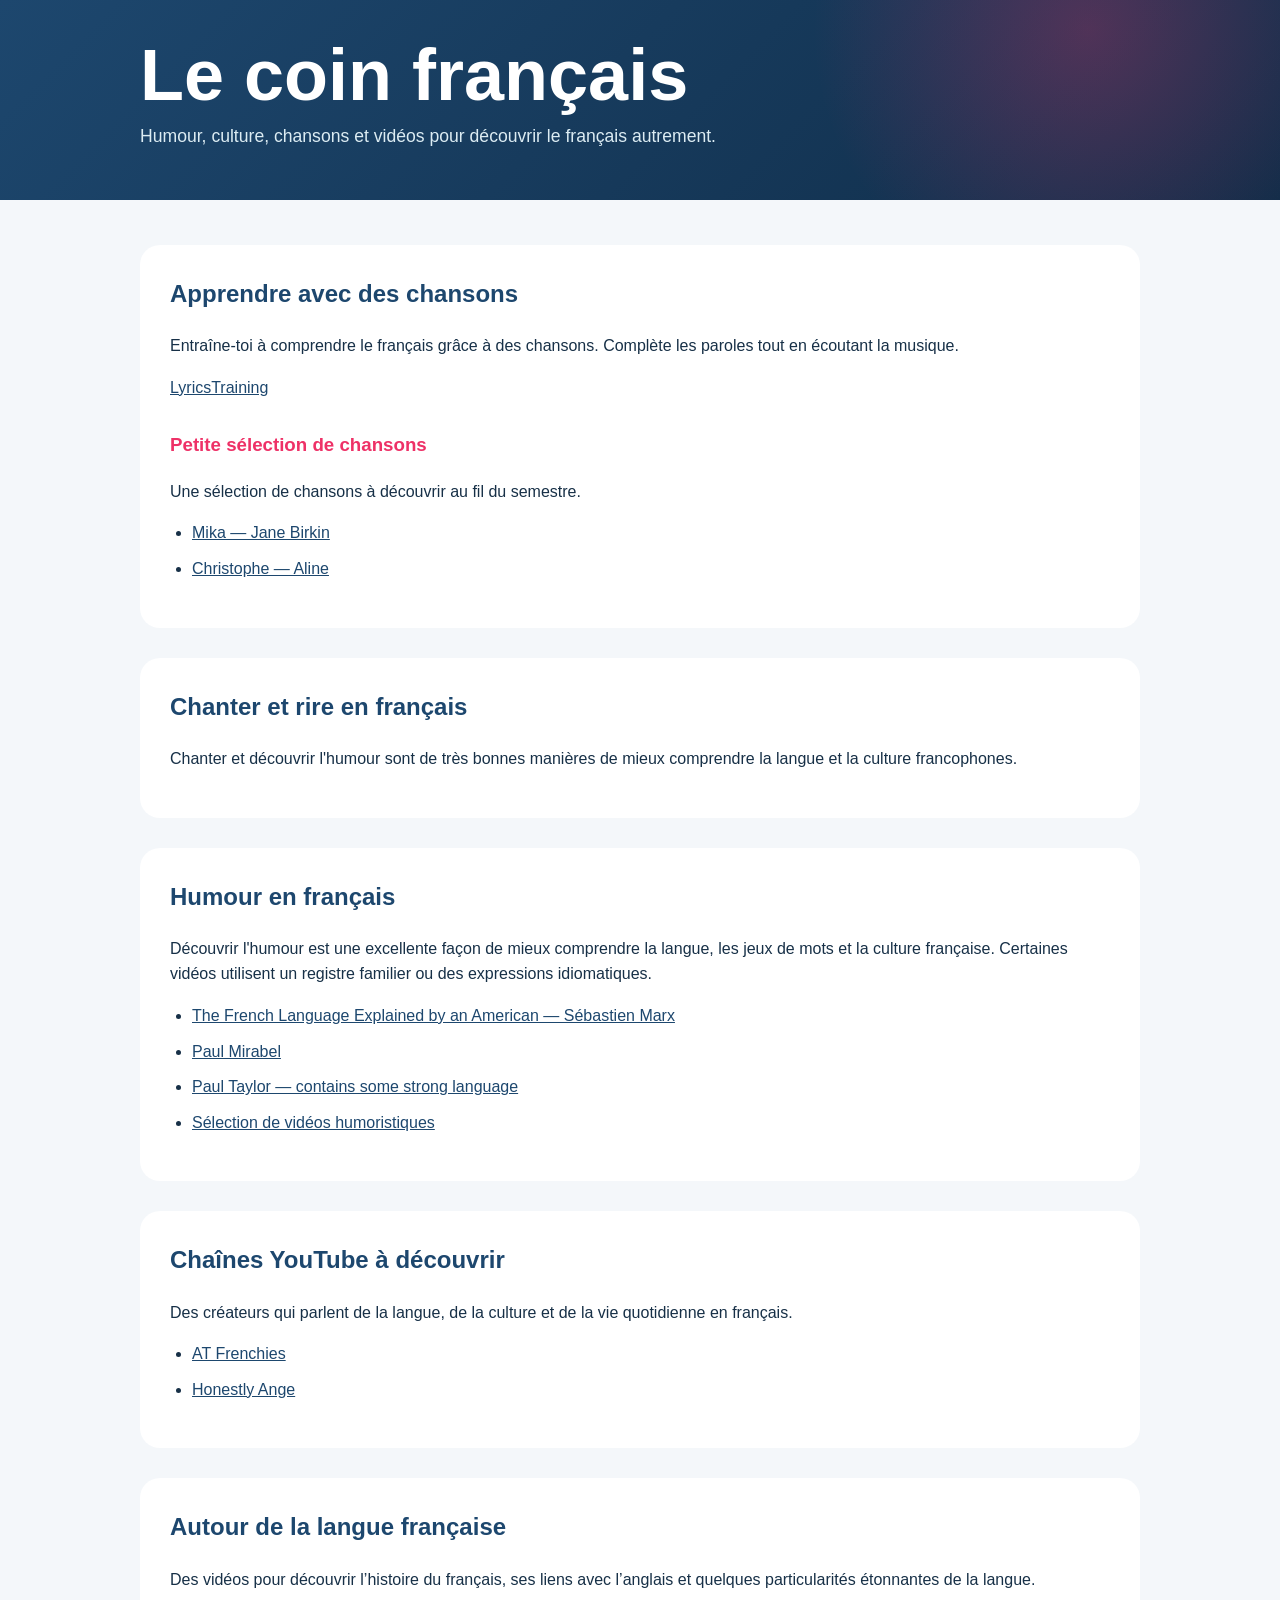
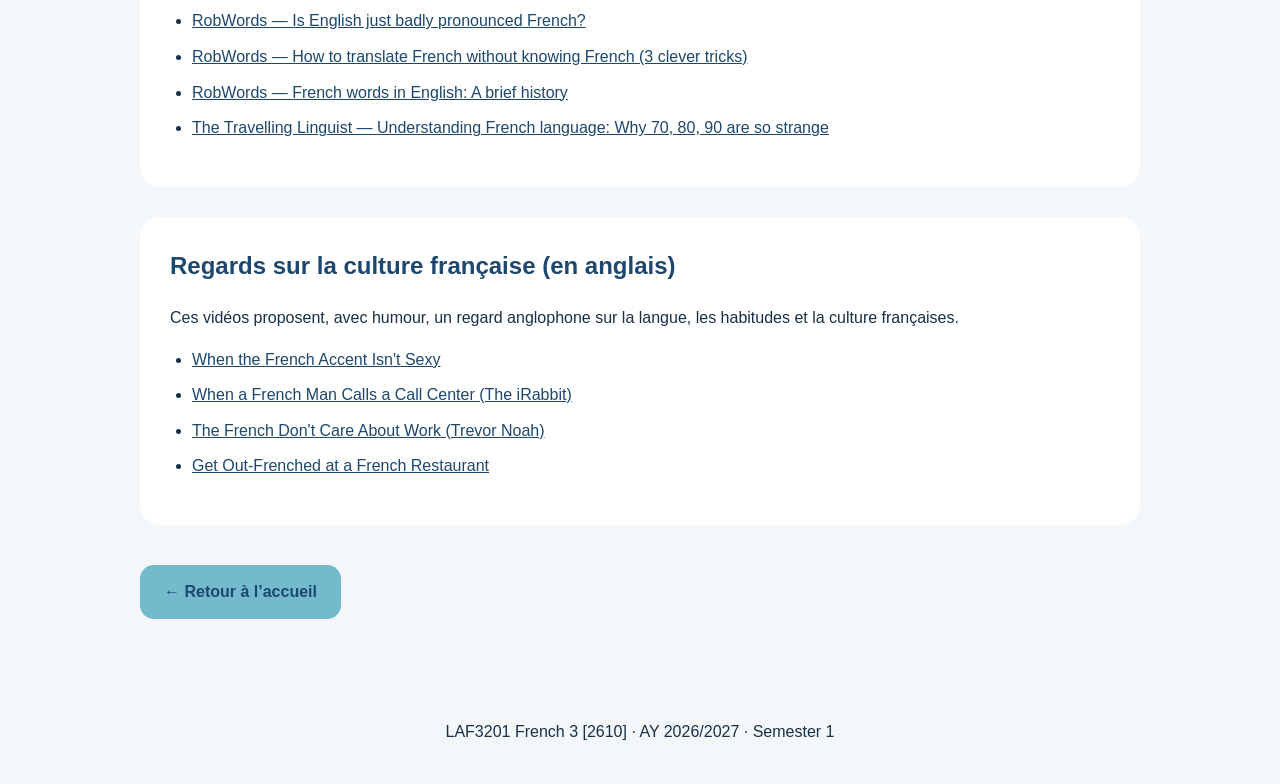
==== coin-francais.html @ 15a9a006 "Update coin-francais.html" ====
<!DOCTYPE html>
<html lang="fr">

<head>
  <meta charset="UTF-8">
  <meta name="viewport" content="width=device-width, initial-scale=1.0">

  <title>Le coin français</title>

  <style>
    :root {
      --bleu-fonce: #1D476E;
      --bleu-clair: #74BACD;
      --rose: #EE3167;
      --fond: #F4F7FA;
      --blanc: #FFFFFF;
      --texte: #173047;
      --gris: #667785;
    }

    * {
      box-sizing: border-box;
    }

    body {
      margin: 0;
      font-family: Arial, Helvetica, sans-serif;
      background: var(--fond);
      color: var(--texte);
      line-height: 1.6;
    }

    .conteneur {
      width: min(1000px, calc(100% - 40px));
      margin: auto;
    }

    /* =========================
       EN-TÊTE
       ========================= */

    header {
      padding: 38px 24px 50px;
      color: var(--blanc);
      background:
        radial-gradient(
          circle at 85% 15%,
          rgba(238, 49, 103, 0.28),
          transparent 25%
        ),
        linear-gradient(135deg, var(--bleu-fonce), #102D49);
    }

    header h1 {
      margin: 0 0 8px;
      font-size: clamp(2.5rem, 6vw, 4.5rem);
      line-height: 1.05;
    }

    header p {
      margin: 0;
      color: #DCECF3;
      font-size: 1.1rem;
    }

    /* =========================
       CONTENU PRINCIPAL
       ========================= */

    main {
      padding: 45px 0 70px;
    }

    .bloc {
      background: var(--blanc);
      padding: 30px;
      border-radius: 20px;
      margin-bottom: 30px;
    }

    .bloc h2 {
      margin-top: 0;
      color: var(--bleu-fonce);
    }

    .bloc h3 {
      margin-top: 30px;
      color: var(--rose);
    }

    /* =========================
       LIENS
       ========================= */

    a {
      color: var(--bleu-fonce);
    }

    ul {
      padding-left: 22px;
    }

    li {
      margin-bottom: 10px;
    }

    /* =========================
       BOUTON RETOUR
       ========================= */

    .retour {
      display: inline-block;
      margin-top: 10px;
      padding: 14px 24px;
      background: var(--bleu-clair);
      color: var(--bleu-fonce);
      font-weight: bold;
      font-size: 1rem;
      text-decoration: none;
      border-radius: 14px;
    }

    .retour:hover {
      opacity: 0.9;
      text-decoration: none;
    }

    /* =========================
       PIED DE PAGE
       ========================= */

    footer {
      text-align: center;
      padding: 30px 20px 40px;
      color: var(--texte);
    }
  </style>
</head>


<body>

  <!-- =========================
       EN-TÊTE
       ========================= -->

  <header>

    <div class="conteneur">

      <h1>Le coin français</h1>

      <p>
        Humour, culture, chansons et vidéos pour découvrir
        le français autrement.
      </p>

    </div>

  </header>


  <!-- =========================
       CONTENU
       ========================= -->

  <main>

    <div class="conteneur">


      <!-- =========================
           CHANSONS
           ========================= -->

      <div class="bloc">

        <h2>Apprendre avec des chansons</h2>

        <p>
          Entraîne-toi à comprendre le français grâce à des chansons.
          Complète les paroles tout en écoutant la musique.
        </p>

        <p>
          <a
            href="https://fr.lyricstraining.com/fr/#google_vignette"
            target="_blank"
            rel="noopener noreferrer"
          >
            LyricsTraining
          </a>
        </p>


        <h3>Petite sélection de chansons</h3>

        <p>
          Une sélection de chansons à découvrir au fil du semestre.
        </p>

        <ul>

          <li>
            <a
              href="https://youtu.be/43OoBpO-jFY?is=d6FIRXozY7SX5ztA"
              target="_blank"
              rel="noopener noreferrer"
            >
              Mika — Jane Birkin
            </a>
          </li>

          <li>
            <a
              href="https://youtu.be/NU9qYbLtPog?is=NEF0ZUyoHgsyHsER"
              target="_blank"
              rel="noopener noreferrer"
            >
              Christophe — Aline
            </a>
          </li>

        </ul>

        <!--
        POUR AJOUTER UNE NOUVELLE CHANSON :

        <li>
          <a
            href="LIEN-DE-LA-CHANSON"
            target="_blank"
            rel="noopener noreferrer"
          >
            Artiste — Titre de la chanson
          </a>
        </li>
        -->

      </div>


      <!-- =========================
           INTRODUCTION
           ========================= -->

      <div class="bloc">

        <h2>Chanter et rire en français</h2>

        <p>
          Chanter et découvrir l'humour sont de très bonnes manières
          de mieux comprendre la langue et la culture francophones.
        </p>

      </div>


      <!-- =========================
           HUMOUR
           ========================= -->

      <div class="bloc">

        <h2>Humour en français</h2>

        <p>
          Découvrir l'humour est une excellente façon de mieux comprendre
          la langue, les jeux de mots et la culture française.
          Certaines vidéos utilisent un registre familier
          ou des expressions idiomatiques.
        </p>

        <ul>

          <li>
            <a
              href="https://youtu.be/opOFm3KV1eI?is=YW0m01_oLUB5RE35"
              target="_blank"
              rel="noopener noreferrer"
            >
              The French Language Explained by an American — Sébastien Marx
            </a>
          </li>

          <li>
            <a
              href="https://youtu.be/LTYFSYUjKNw?is=yg_677pwAe8lfxPC"
              target="_blank"
              rel="noopener noreferrer"
            >
              Paul Mirabel
            </a>
          </li>

          <li>
            <a
              href="https://youtu.be/Pae2AMnmUVA?is=vYfQREprwZJCuKOo"
              target="_blank"
              rel="noopener noreferrer"
            >
              Paul Taylor — contains some strong language
            </a>
          </li>

          <li>
            <a
              href="https://youtube.com/playlist?list=PLIoImkPlL6eg_m9lLiCpWpp9hmZ3S5aCO&si=dOrp_lYdIMaDxgp_"
              target="_blank"
              rel="noopener noreferrer"
            >
              Sélection de vidéos humoristiques
            </a>
          </li>

        </ul>

      </div>


      <!-- =========================
           CHAÎNES YOUTUBE
           ========================= -->

      <div class="bloc">

        <h2>Chaînes YouTube à découvrir</h2>

        <p>
          Des créateurs qui parlent de la langue,
          de la culture et de la vie quotidienne en français.
        </p>

        <ul>

          <li>
            <a
              href="https://youtube.com/@atfrenchies?si=sWHg3YUJLhnq30hC"
              target="_blank"
              rel="noopener noreferrer"
            >
              AT Frenchies
            </a>
          </li>

          <li>
            <a
              href="https://youtube.com/@honestlyange?si=oQYH2i6bo9t09O9F"
              target="_blank"
              rel="noopener noreferrer"
            >
              Honestly Ange
            </a>
          </li>

        </ul>

      </div>


      <!-- =========================
           AUTOUR DE LA LANGUE FRANÇAISE
           ========================= -->

      <div class="bloc">

        <h2>Autour de la langue française</h2>

        <p>
          Des vidéos pour découvrir l’histoire du français,
          ses liens avec l’anglais et quelques particularités
          étonnantes de la langue.
        </p>

        <ul>

          <li>
            <a
              href="https://youtu.be/TUL29y0vJ8Q?is=NAG2JPUxMmUfEm7B"
              target="_blank"
              rel="noopener noreferrer"
            >
              RobWords — Is English just badly pronounced French?
            </a>
          </li>

          <li>
            <a
              href="https://youtu.be/3BGaA3PC9tQ?is=Y0QqJGohrimI_nUe"
              target="_blank"
              rel="noopener noreferrer"
            >
              RobWords — How to translate French without knowing French (3 clever tricks)
            </a>
          </li>

          <li>
            <a
              href="https://youtu.be/Es-hoET1pKQ?is=8maOxWEJFzuA8JyF"
              target="_blank"
              rel="noopener noreferrer"
            >
              RobWords — French words in English: A brief history
            </a>
          </li>

          <li>
            <a
              href="https://youtu.be/YUeZoUCGv88?is=_SPiXkSaL18SCHsH"
              target="_blank"
              rel="noopener noreferrer"
            >
              The Travelling Linguist — Understanding French language: Why 70, 80, 90 are so strange
            </a>
          </li>

        </ul>

        <!--
        POUR AJOUTER UNE NOUVELLE VIDÉO SUR LA LANGUE :

        <li>
          <a
            href="LIEN-DE-LA-VIDEO"
            target="_blank"
            rel="noopener noreferrer"
          >
            Nom de la chaîne — Titre de la vidéo
          </a>
        </li>
        -->

      </div>


      <!-- =========================
           CULTURE EN ANGLAIS
           ========================= -->

      <div class="bloc">

        <h2>Regards sur la culture française (en anglais)</h2>

        <p>
          Ces vidéos proposent, avec humour, un regard anglophone
          sur la langue, les habitudes et la culture françaises.
        </p>

        <ul>

          <li>
            <a
              href="https://youtu.be/_QKbf9peB30?si=95DQEpCj9RrExua-"
              target="_blank"
              rel="noopener noreferrer"
            >
              When the French Accent Isn't Sexy
            </a>
          </li>

          <li>
            <a
              href="https://youtu.be/DxxAwDHgQhE?is=jJeJdWV0V2i8exkU"
              target="_blank"
              rel="noopener noreferrer"
            >
              When a French Man Calls a Call Center (The iRabbit)
            </a>
          </li>

          <li>
            <a
              href="https://youtu.be/WabD6tGz-Dc?is=ajgVGKeh39htt_X3"
              target="_blank"
              rel="noopener noreferrer"
            >
              The French Don't Care About Work (Trevor Noah)
            </a>
          </li>

          <li>
            <a
              href="https://youtu.be/0BzGlfm1wFo?is=108KZINepm5vE63N"
              target="_blank"
              rel="noopener noreferrer"
            >
              Get Out-Frenched at a French Restaurant
            </a>
          </li>

        </ul>

      </div>


      <!-- =========================
           RETOUR ACCUEIL
           ========================= -->

      <a class="retour" href="index.html">
        ← Retour à l’accueil
      </a>


    </div>

  </main>


  <!-- =========================
       PIED DE PAGE
       ========================= -->

  <footer>
    LAF3201 French 3 [2610] · AY 2026/2027 · Semester 1
  </footer>


</body>

</html>
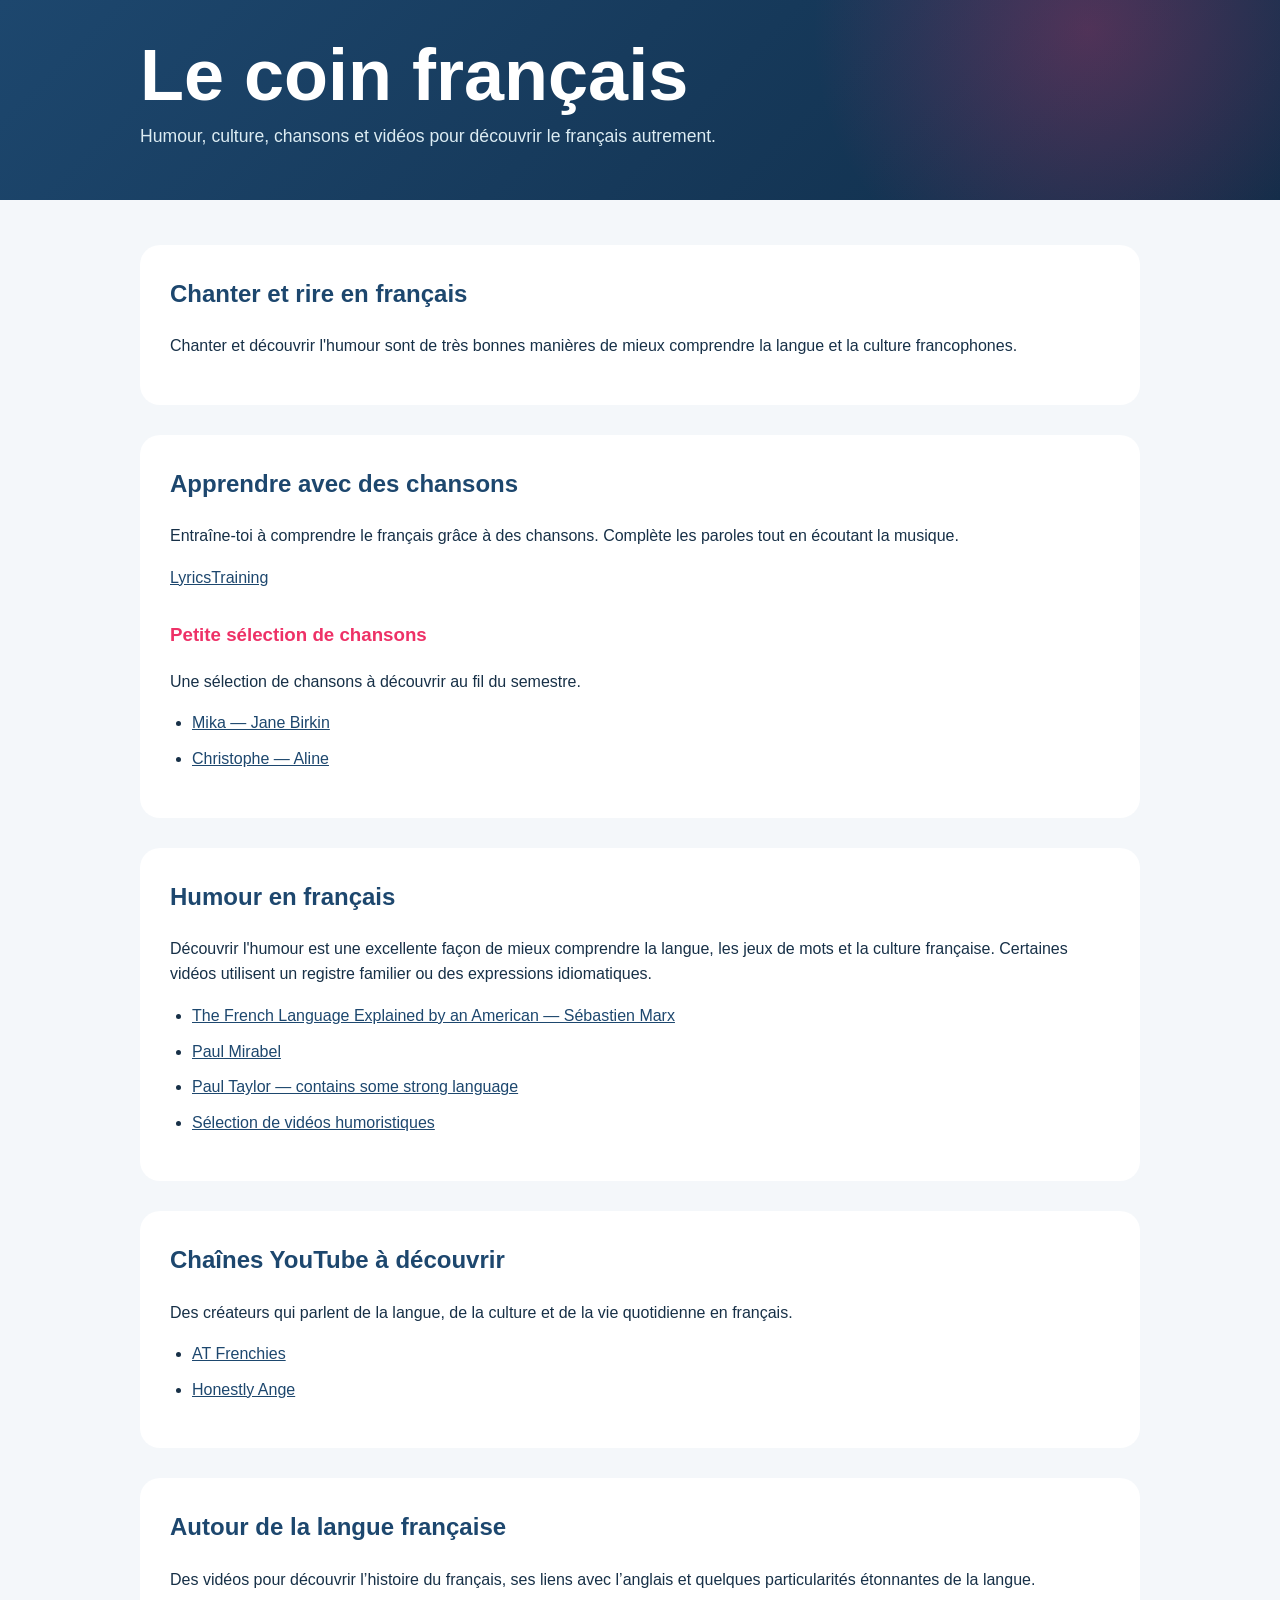
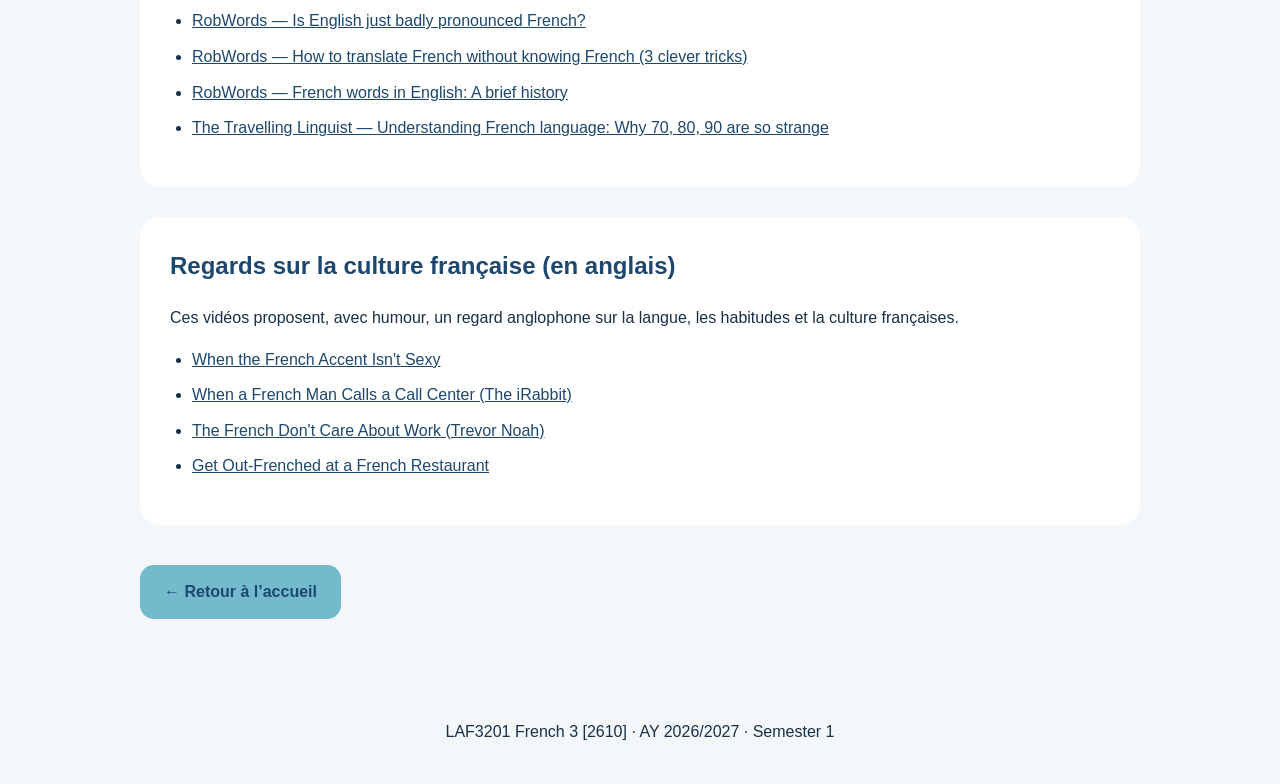
==== commit 03d2aed1: "Update coin-francais.html" ====
--- a/coin-francais.html
+++ b/coin-francais.html
@@ -167,7 +167,20 @@
   <main>
 
     <div class="conteneur">
-
+<!-- =========================
+     INTRODUCTION
+     ========================= -->
+
+<div class="bloc">
+
+  <h2>Chanter et rire en français</h2>
+
+  <p>
+    Chanter et découvrir l'humour sont de très bonnes manières
+    de mieux comprendre la langue et la culture francophones.
+  </p>
+
+</div>
 
       <!-- =========================
            CHANSONS
@@ -241,22 +254,6 @@
 
 
       <!-- =========================
-           INTRODUCTION
-           ========================= -->
-
-      <div class="bloc">
-
-        <h2>Chanter et rire en français</h2>
-
-        <p>
-          Chanter et découvrir l'humour sont de très bonnes manières
-          de mieux comprendre la langue et la culture francophones.
-        </p>
-
-      </div>
-
-
-      <!-- =========================
            HUMOUR
            ========================= -->
 
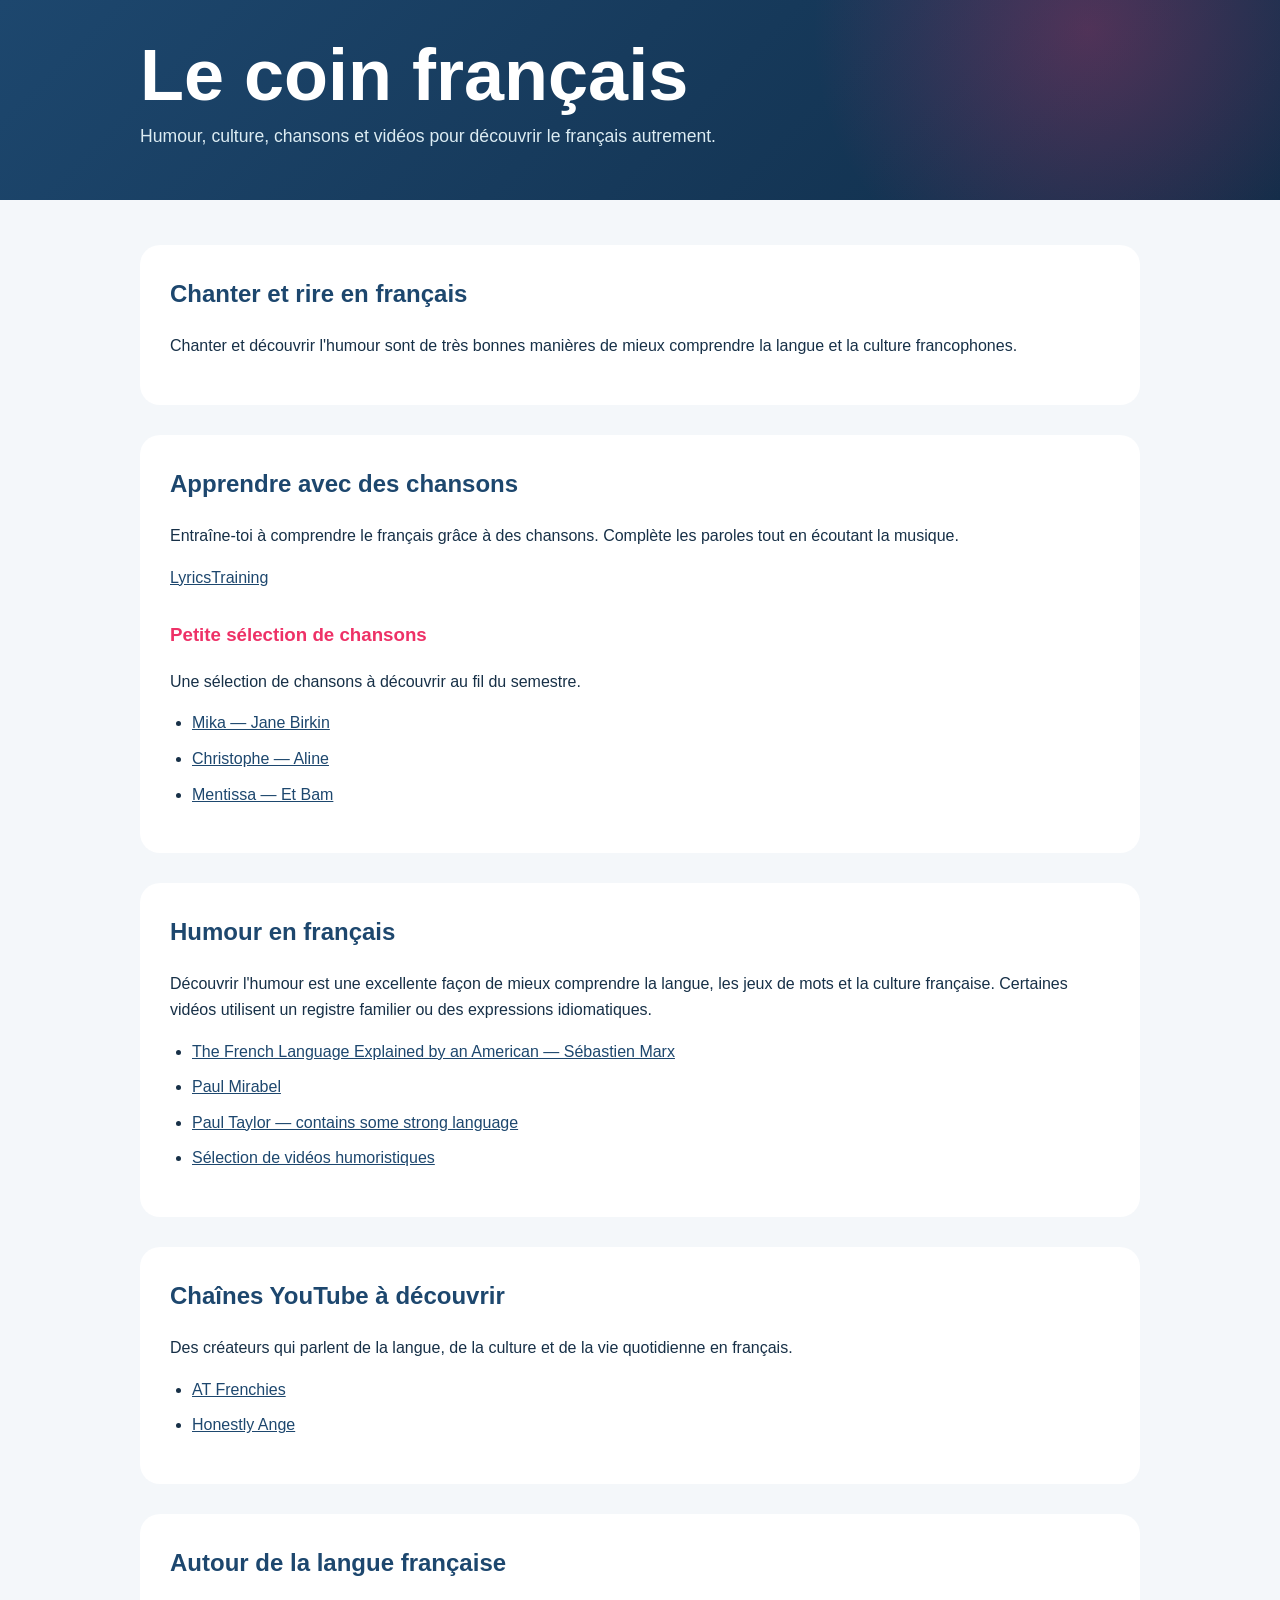
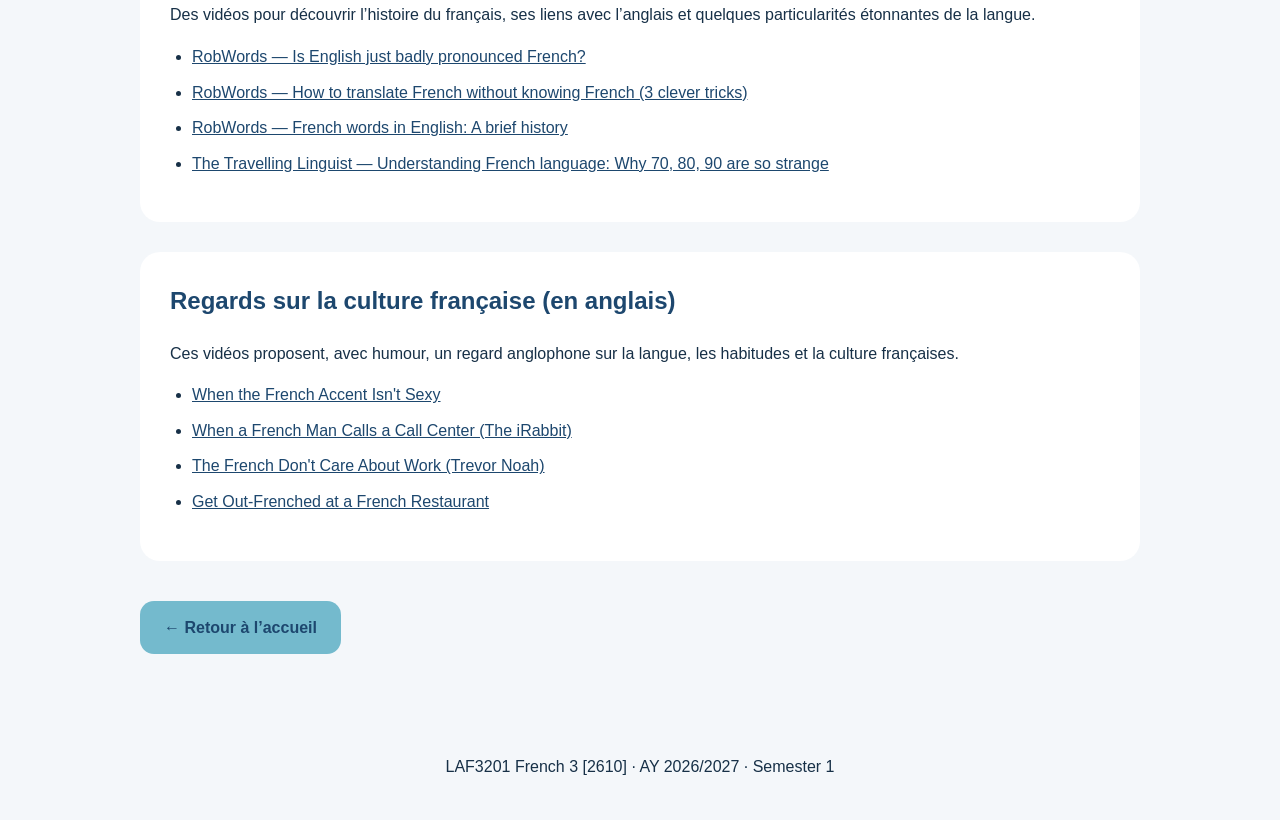
==== commit 175f6be9: "Add new song link for Mentissa — Et Bam" ====
--- a/coin-francais.html
+++ b/coin-francais.html
@@ -233,7 +233,15 @@
               Christophe — Aline
             </a>
           </li>
-
+<li>
+          <a
+            href="https://youtu.be/JNFbAFwi1uQ?is=hbBtNjoO7xjgdFby"
+            target="_blank"
+            rel="noopener noreferrer"
+          >
+            Mentissa — Et Bam
+          </a>
+        </li>
         </ul>
 
         <!--
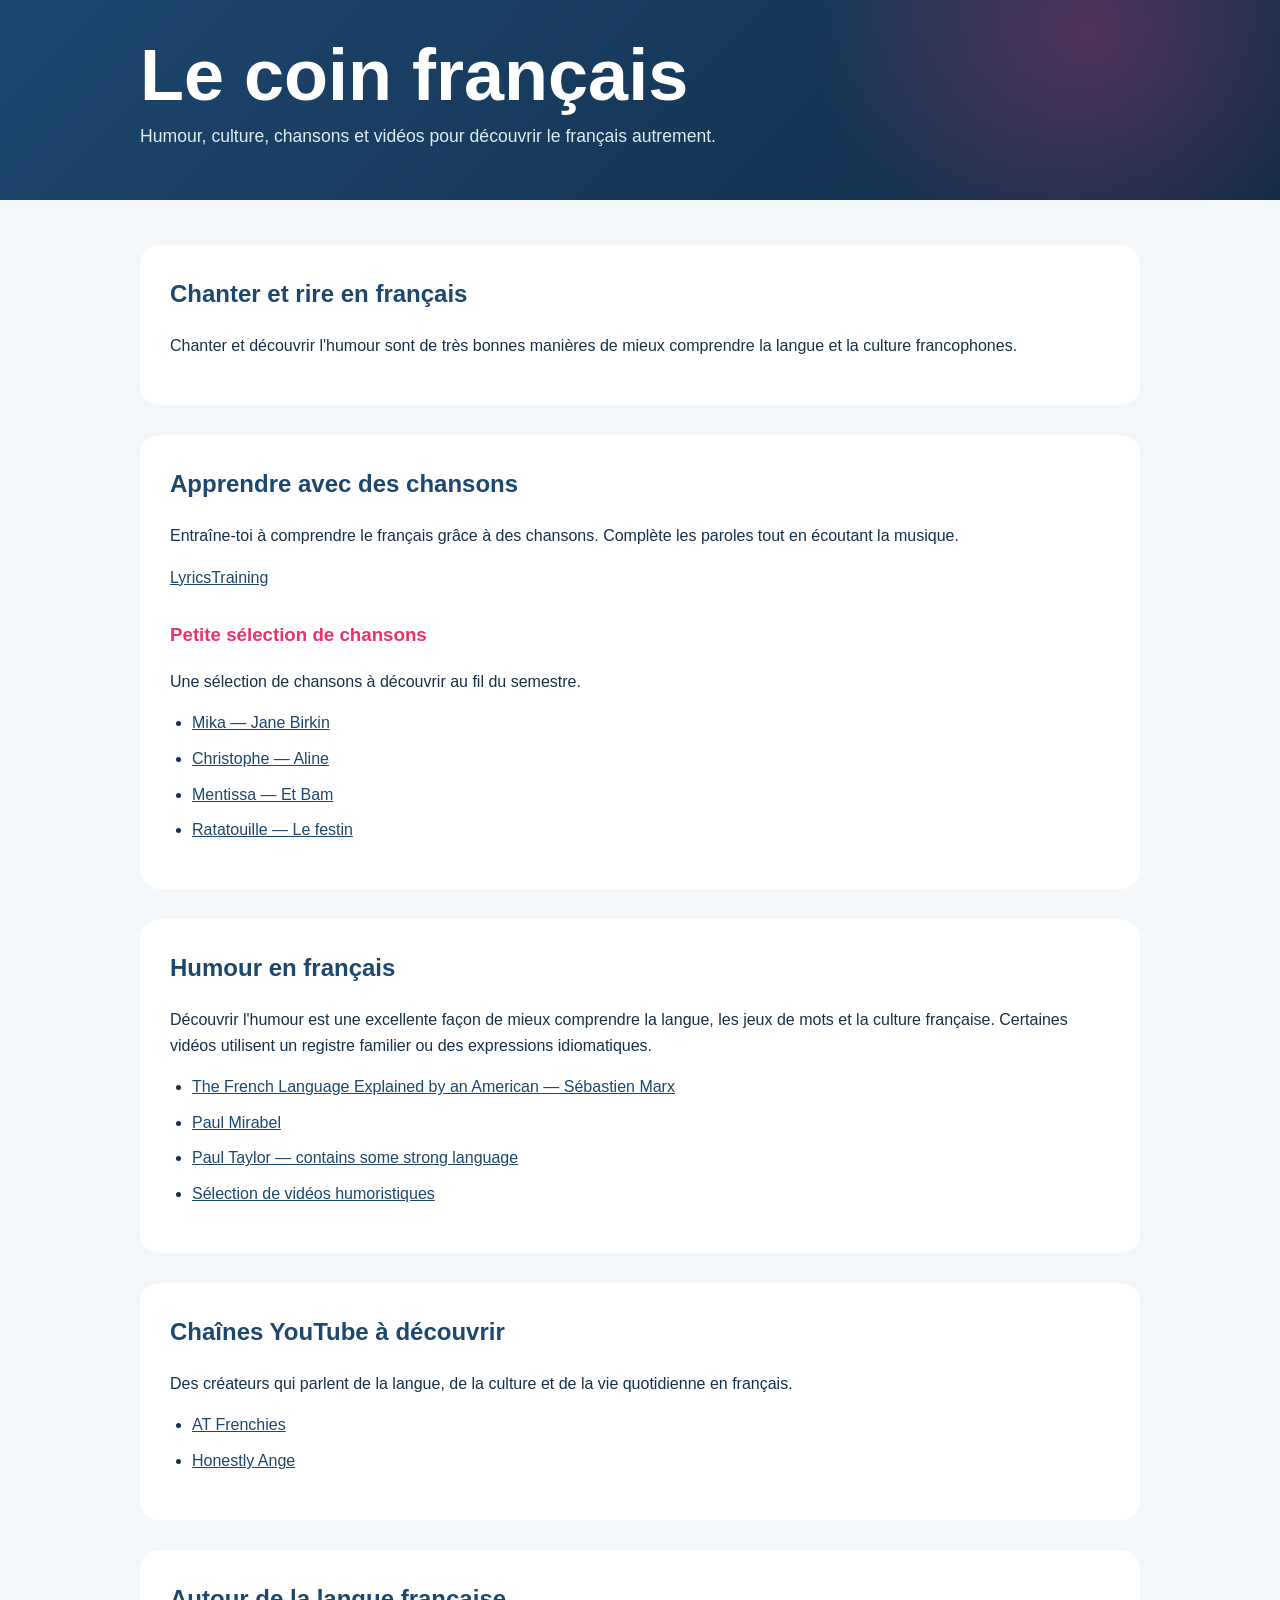
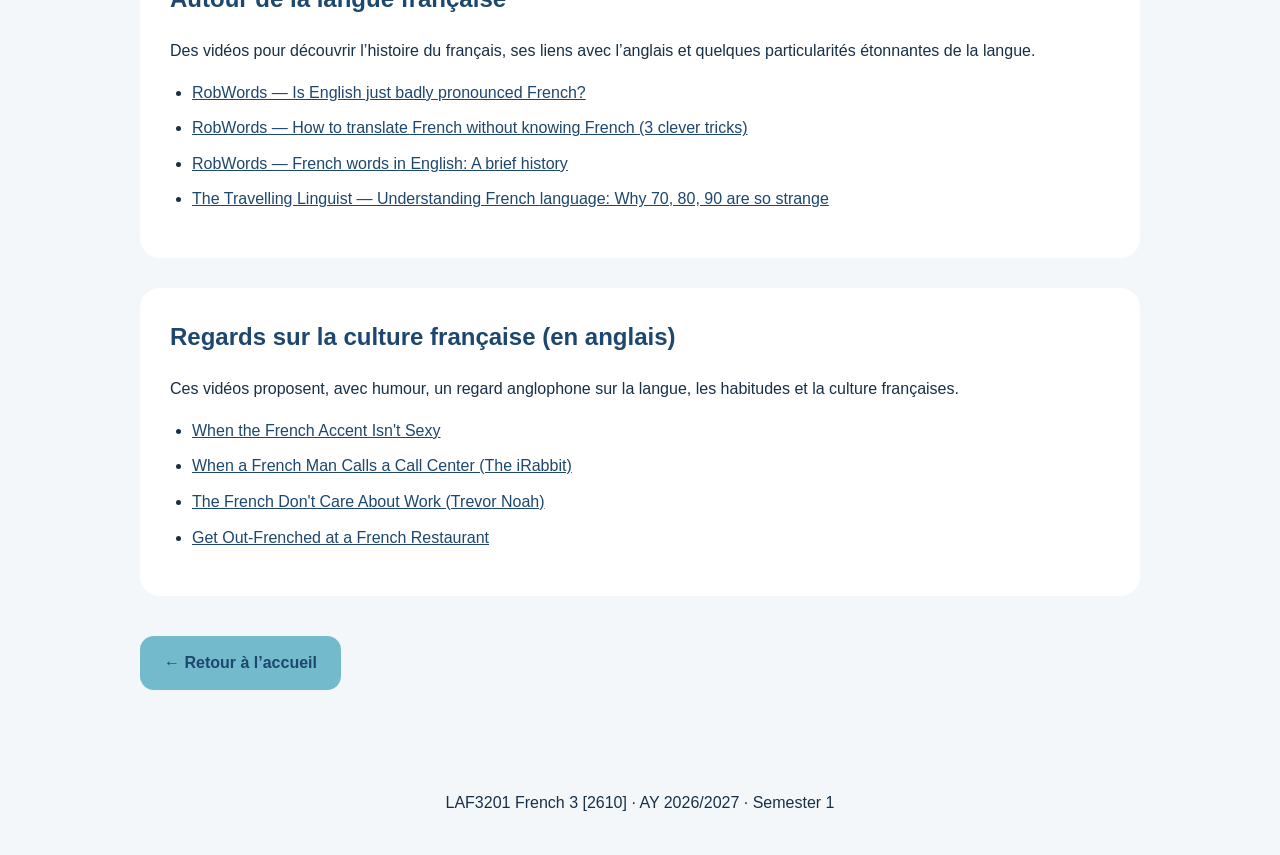
==== commit 39a29e89: "Update coin-francais.html" ====
--- a/coin-francais.html
+++ b/coin-francais.html
@@ -242,6 +242,15 @@
             Mentissa — Et Bam
           </a>
         </li>
+          <li>
+  <a
+    href="https://youtu.be/bAS1YptST04?is=_MKyNxBsVCDqVTH2"
+    target="_blank"
+    rel="noopener noreferrer"
+  >
+    Ratatouille — Le festin
+  </a>
+</li>
         </ul>
 
         <!--
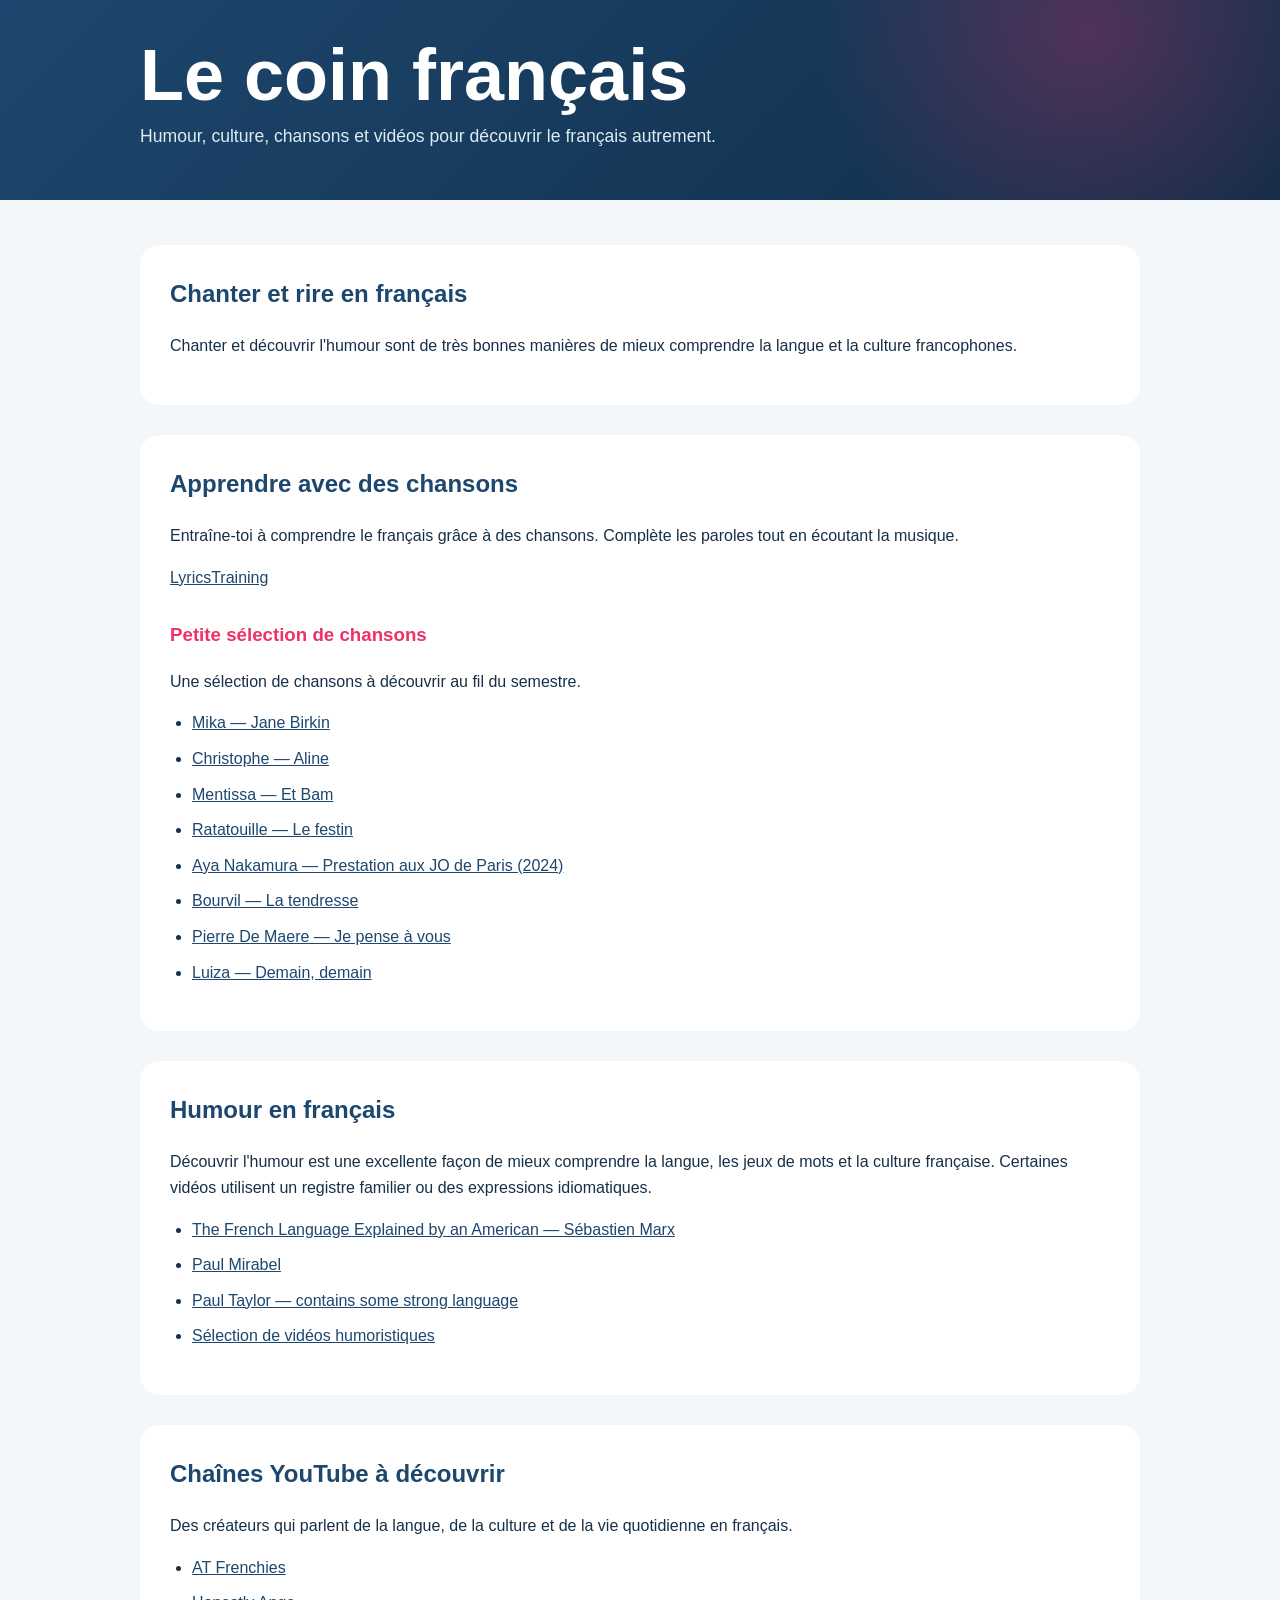
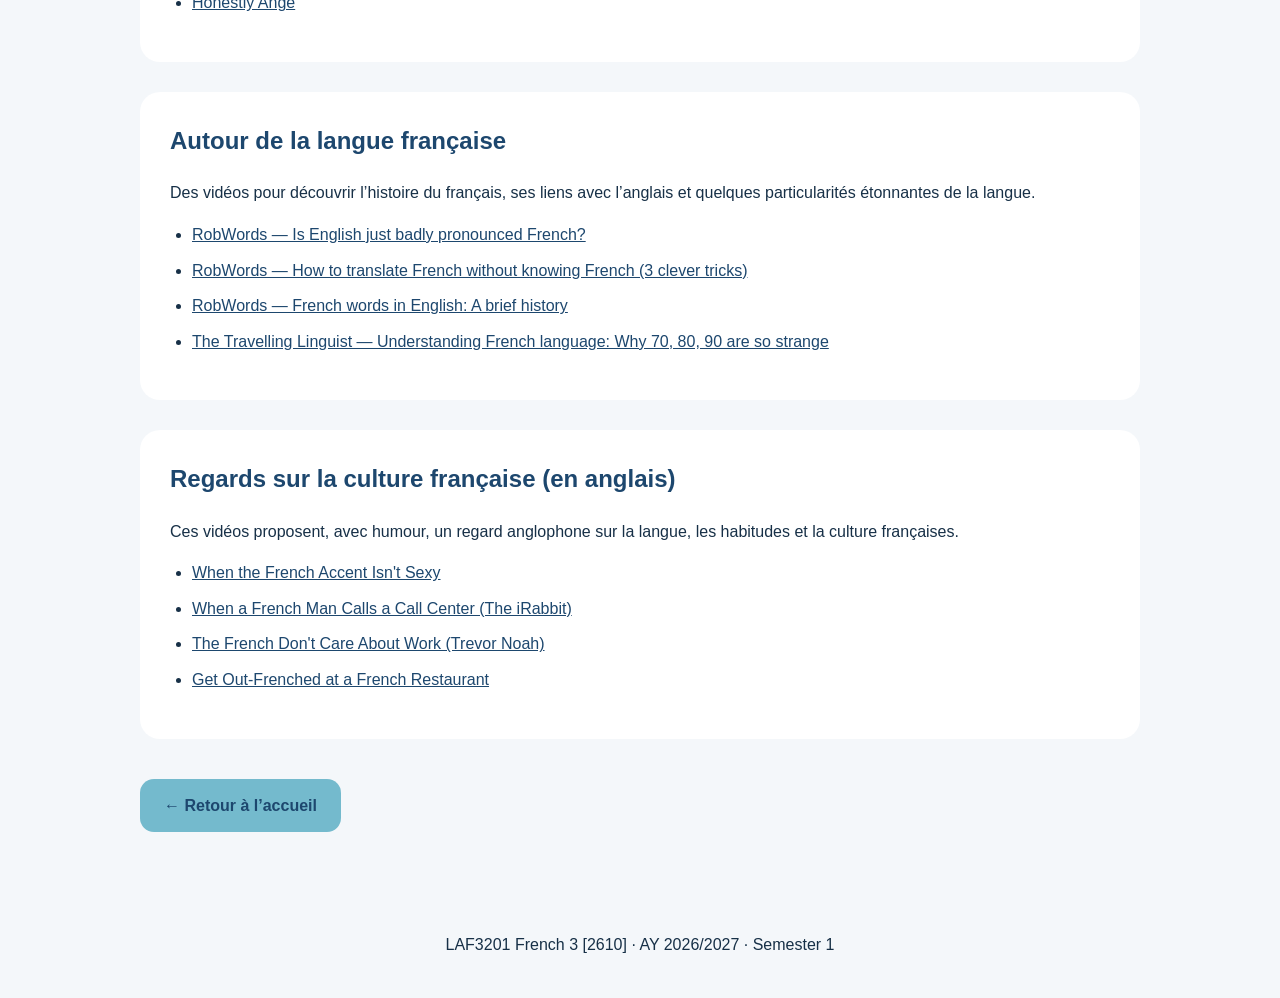
==== commit a154841d: "Update coin-francais.html" ====
--- a/coin-francais.html
+++ b/coin-francais.html
@@ -214,44 +214,87 @@
 
         <ul>
 
-          <li>
-            <a
-              href="https://youtu.be/43OoBpO-jFY?is=d6FIRXozY7SX5ztA"
-              target="_blank"
-              rel="noopener noreferrer"
-            >
-              Mika — Jane Birkin
-            </a>
-          </li>
-
-          <li>
-            <a
-              href="https://youtu.be/NU9qYbLtPog?is=NEF0ZUyoHgsyHsER"
-              target="_blank"
-              rel="noopener noreferrer"
-            >
-              Christophe — Aline
-            </a>
-          </li>
-<li>
-          <a
-            href="https://youtu.be/JNFbAFwi1uQ?is=hbBtNjoO7xjgdFby"
-            target="_blank"
-            rel="noopener noreferrer"
-          >
-            Mentissa — Et Bam
-          </a>
-        </li>
-          <li>
-  <a
-    href="https://youtu.be/bAS1YptST04?is=_MKyNxBsVCDqVTH2"
-    target="_blank"
-    rel="noopener noreferrer"
-  >
-    Ratatouille — Le festin
-  </a>
-</li>
-        </ul>
+  <li>
+    <a
+      href="https://youtu.be/43OoBpO-jFY?is=d6FIRXozY7SX5ztA"
+      target="_blank"
+      rel="noopener noreferrer"
+    >
+      Mika — Jane Birkin
+    </a>
+  </li>
+
+  <li>
+    <a
+      href="https://youtu.be/NU9qYbLtPog?is=NEF0ZUyoHgsyHsER"
+      target="_blank"
+      rel="noopener noreferrer"
+    >
+      Christophe — Aline
+    </a>
+  </li>
+
+  <li>
+    <a
+      href="https://youtu.be/JNFbAFwi1uQ?is=hbBtNjoO7xjgdFby"
+      target="_blank"
+      rel="noopener noreferrer"
+    >
+      Mentissa — Et Bam
+    </a>
+  </li>
+
+  <li>
+    <a
+      href="https://youtu.be/bAS1YptST04?is=_MKyNxBsVCDqVTH2"
+      target="_blank"
+      rel="noopener noreferrer"
+    >
+      Ratatouille — Le festin
+    </a>
+  </li>
+
+  <li>
+    <a
+      href="https://youtu.be/uuHtD8MOaFk?si=ppmqrIuabc25fJZ0"
+      target="_blank"
+      rel="noopener noreferrer"
+    >
+      Aya Nakamura — Prestation aux JO de Paris (2024)
+    </a>
+  </li>
+
+  <li>
+    <a
+      href="https://youtu.be/fcaIamIU8U0?si=_USp8-uWTOKLA9nQ"
+      target="_blank"
+      rel="noopener noreferrer"
+    >
+      Bourvil — La tendresse
+    </a>
+  </li>
+
+  <li>
+    <a
+      href="https://youtu.be/kb3VccFdBpw?si=_AoRClGXsnECRWeV"
+      target="_blank"
+      rel="noopener noreferrer"
+    >
+      Pierre De Maere — Je pense à vous
+    </a>
+  </li>
+
+  <li>
+    <a
+      href="https://youtu.be/oSKtjSSrRqE?si=O6bI-1Gk1k2jDvES"
+      target="_blank"
+      rel="noopener noreferrer"
+    >
+      Luiza — Demain, demain
+    </a>
+  </li>
+
+</ul>
 
         <!--
         POUR AJOUTER UNE NOUVELLE CHANSON :
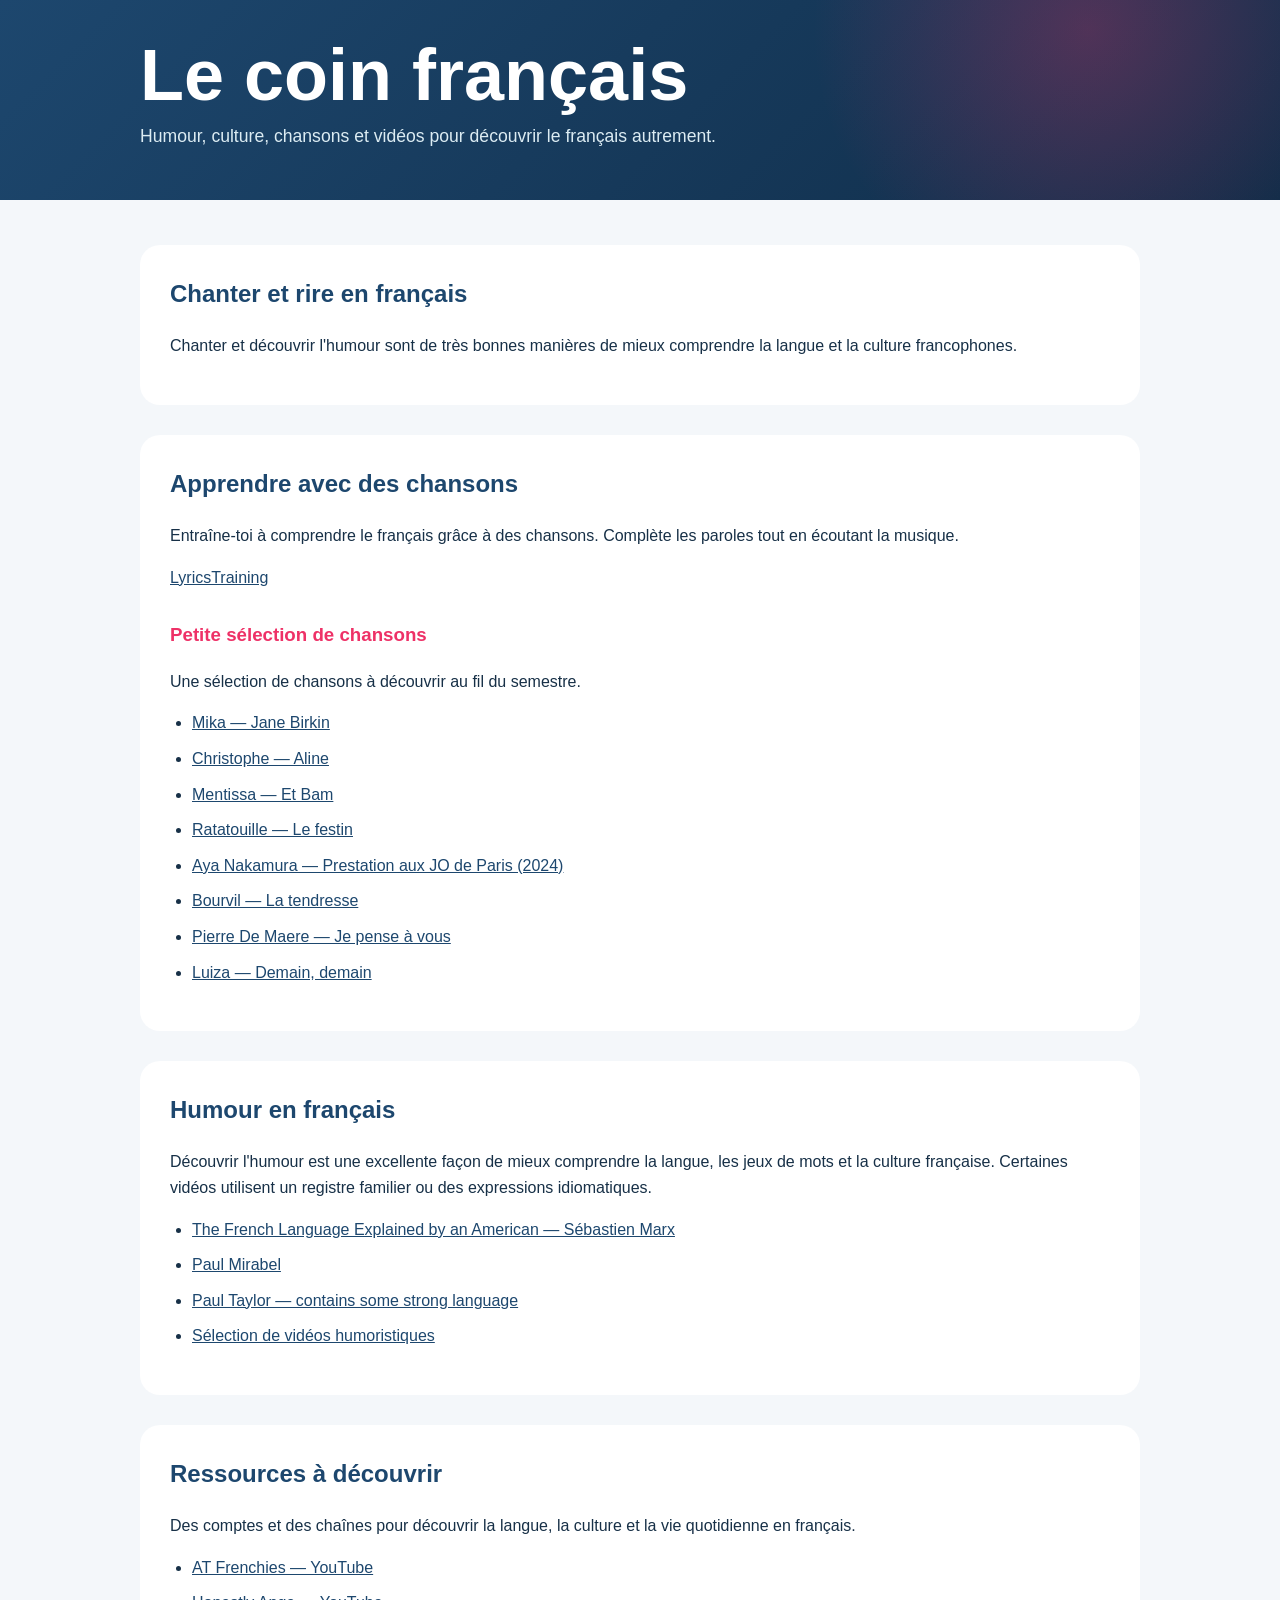
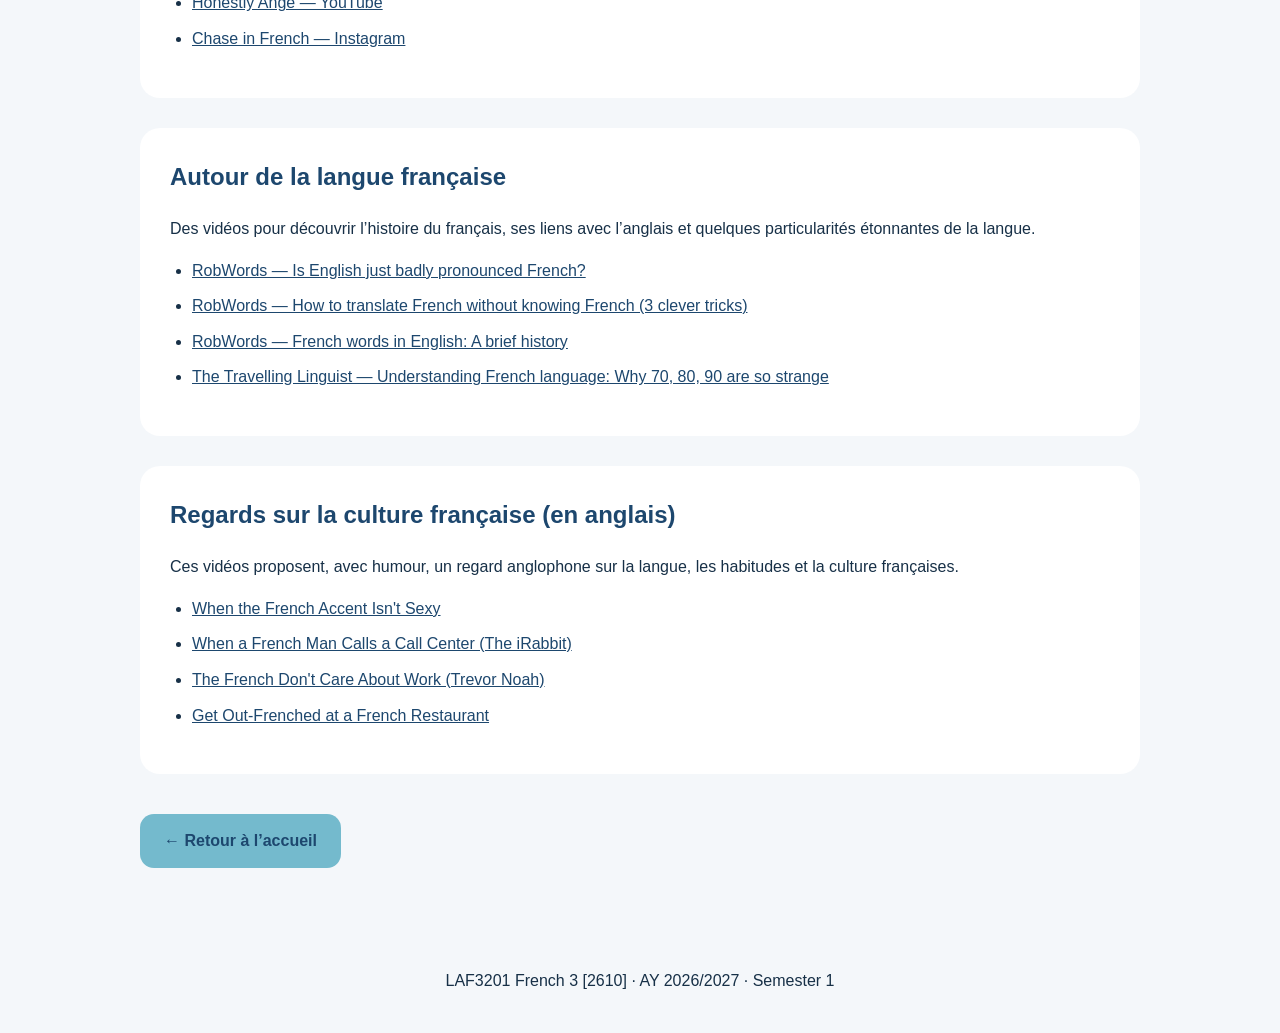
==== commit 7967c944: "Update coin-francais.html" ====
--- a/coin-francais.html
+++ b/coin-francais.html
@@ -376,43 +376,53 @@
 
 
       <!-- =========================
-           CHAÎNES YOUTUBE
-           ========================= -->
-
-      <div class="bloc">
-
-        <h2>Chaînes YouTube à découvrir</h2>
-
-        <p>
-          Des créateurs qui parlent de la langue,
-          de la culture et de la vie quotidienne en français.
-        </p>
-
-        <ul>
-
-          <li>
-            <a
-              href="https://youtube.com/@atfrenchies?si=sWHg3YUJLhnq30hC"
-              target="_blank"
-              rel="noopener noreferrer"
-            >
-              AT Frenchies
-            </a>
-          </li>
-
-          <li>
-            <a
-              href="https://youtube.com/@honestlyange?si=oQYH2i6bo9t09O9F"
-              target="_blank"
-              rel="noopener noreferrer"
-            >
-              Honestly Ange
-            </a>
-          </li>
-
-        </ul>
-
-      </div>
+     RESSOURCES À DÉCOUVRIR
+     ========================= -->
+
+<div class="bloc">
+
+  <h2>Ressources à découvrir</h2>
+
+  <p>
+    Des comptes et des chaînes pour découvrir la langue,
+    la culture et la vie quotidienne en français.
+  </p>
+
+  <ul>
+
+    <li>
+      <a
+        href="https://youtube.com/@atfrenchies?si=sWHg3YUJLhnq30hC"
+        target="_blank"
+        rel="noopener noreferrer"
+      >
+        AT Frenchies — YouTube
+      </a>
+    </li>
+
+    <li>
+      <a
+        href="https://youtube.com/@honestlyange?si=oQYH2i6bo9t09O9F"
+        target="_blank"
+        rel="noopener noreferrer"
+      >
+        Honestly Ange — YouTube
+      </a>
+    </li>
+
+    <li>
+      <a
+        href="https://www.instagram.com/chaseinfrench?stkn=Nm1zbGpobDR6ODkz"
+        target="_blank"
+        rel="noopener noreferrer"
+      >
+        Chase in French — Instagram
+      </a>
+    </li>
+
+  </ul>
+
+</div>
 
 
       <!-- =========================
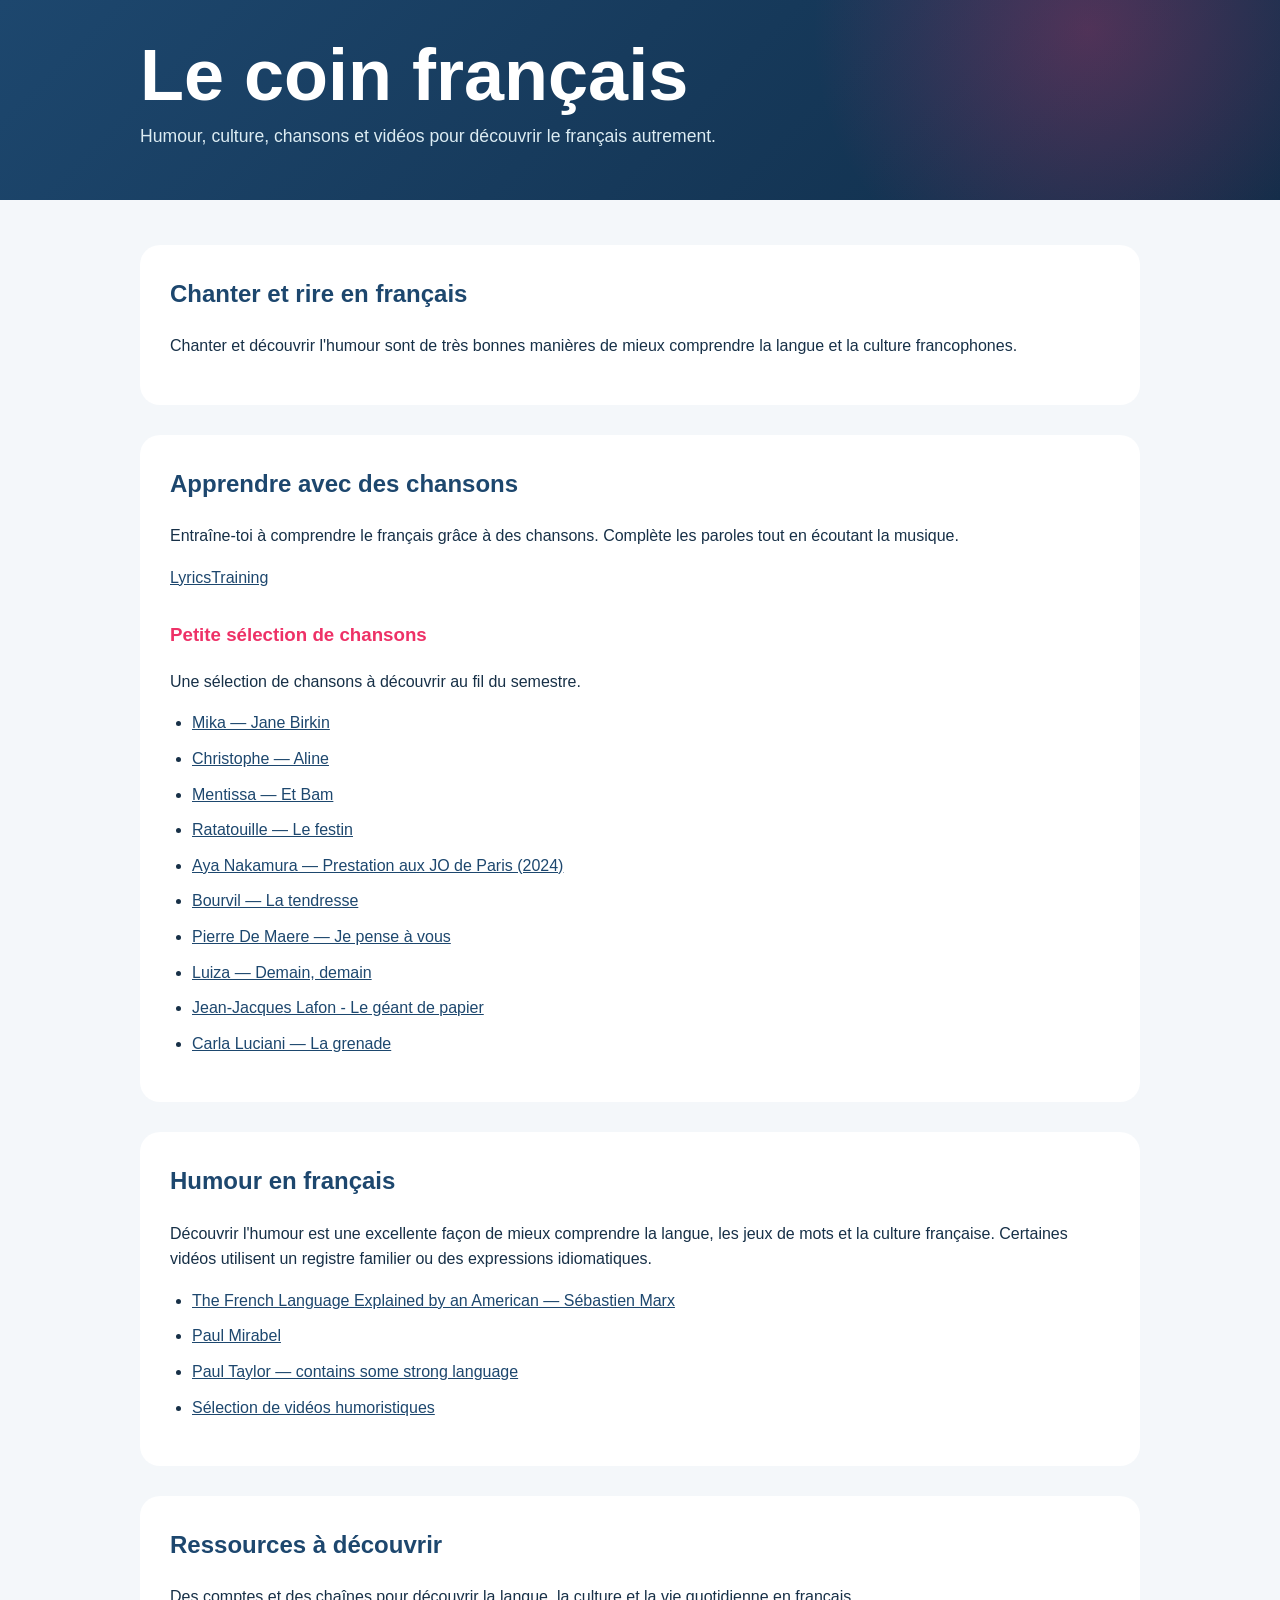
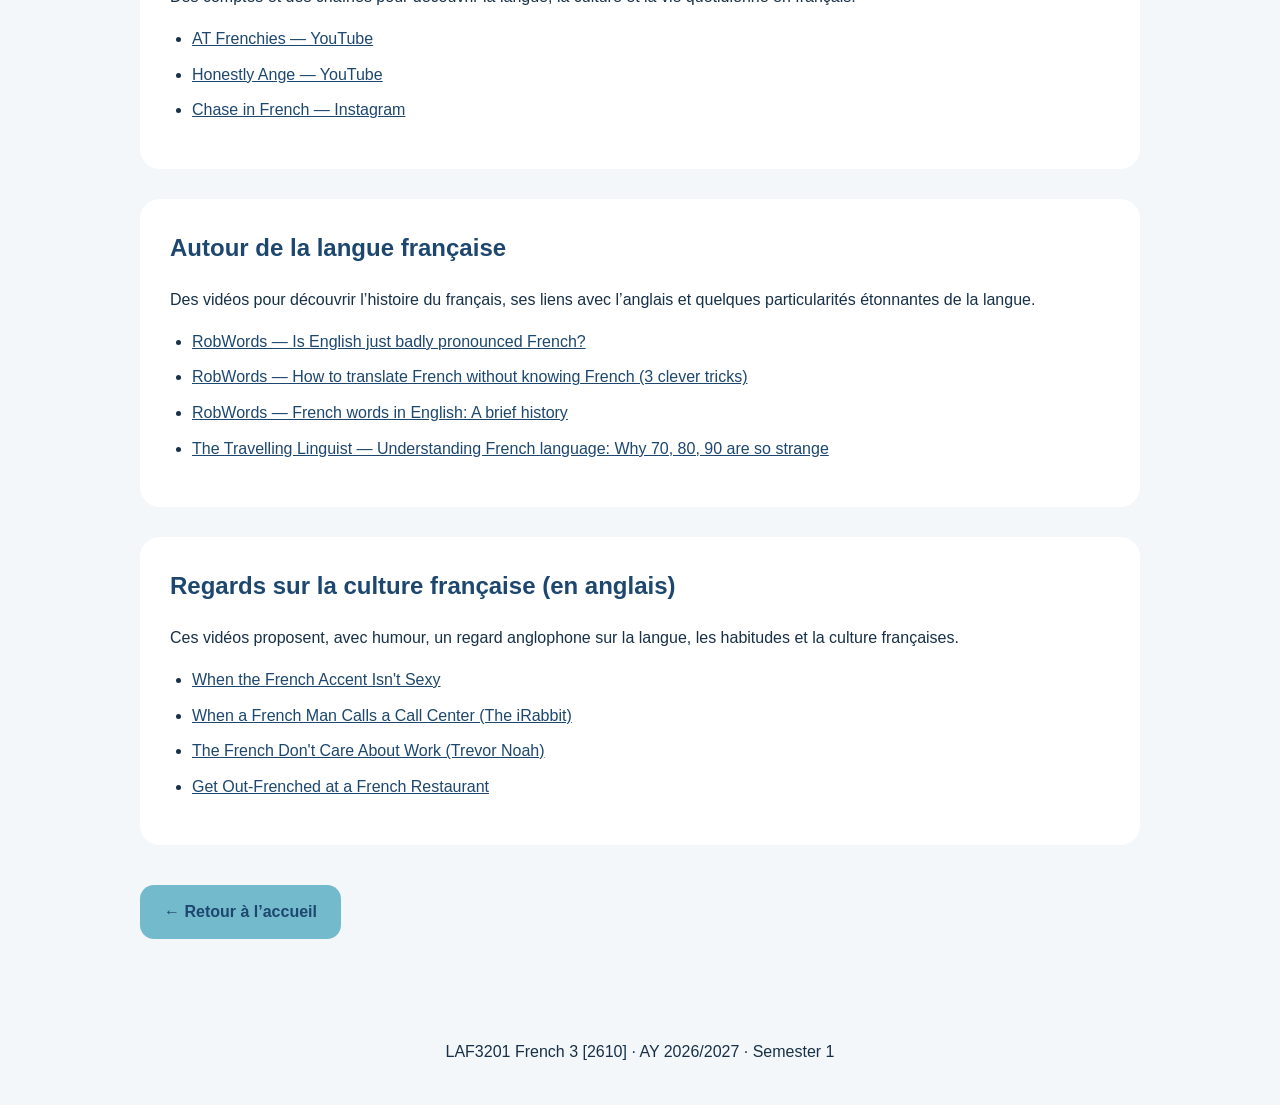
==== commit 54bba191: "Update coin-francais.html" ====
--- a/coin-francais.html
+++ b/coin-francais.html
@@ -293,7 +293,24 @@
       Luiza — Demain, demain
     </a>
   </li>
-
+ <li>
+          <a
+            href="https://youtu.be/Vvty04zpzDI?is=F5EieNqG3z6Roo2I"
+            target="_blank"
+            rel="noopener noreferrer"
+          >
+             Jean-Jacques Lafon - Le géant de papier 
+          </a>
+        </li>        
+<li>
+          <a
+            href="https://youtu.be/5VhxVKBY1UA?is=khSpIxFhwX8SCufg"
+            target="_blank"
+            rel="noopener noreferrer"
+          >
+            Carla Luciani — La grenade
+          </a>
+        </li>
 </ul>
 
         <!--
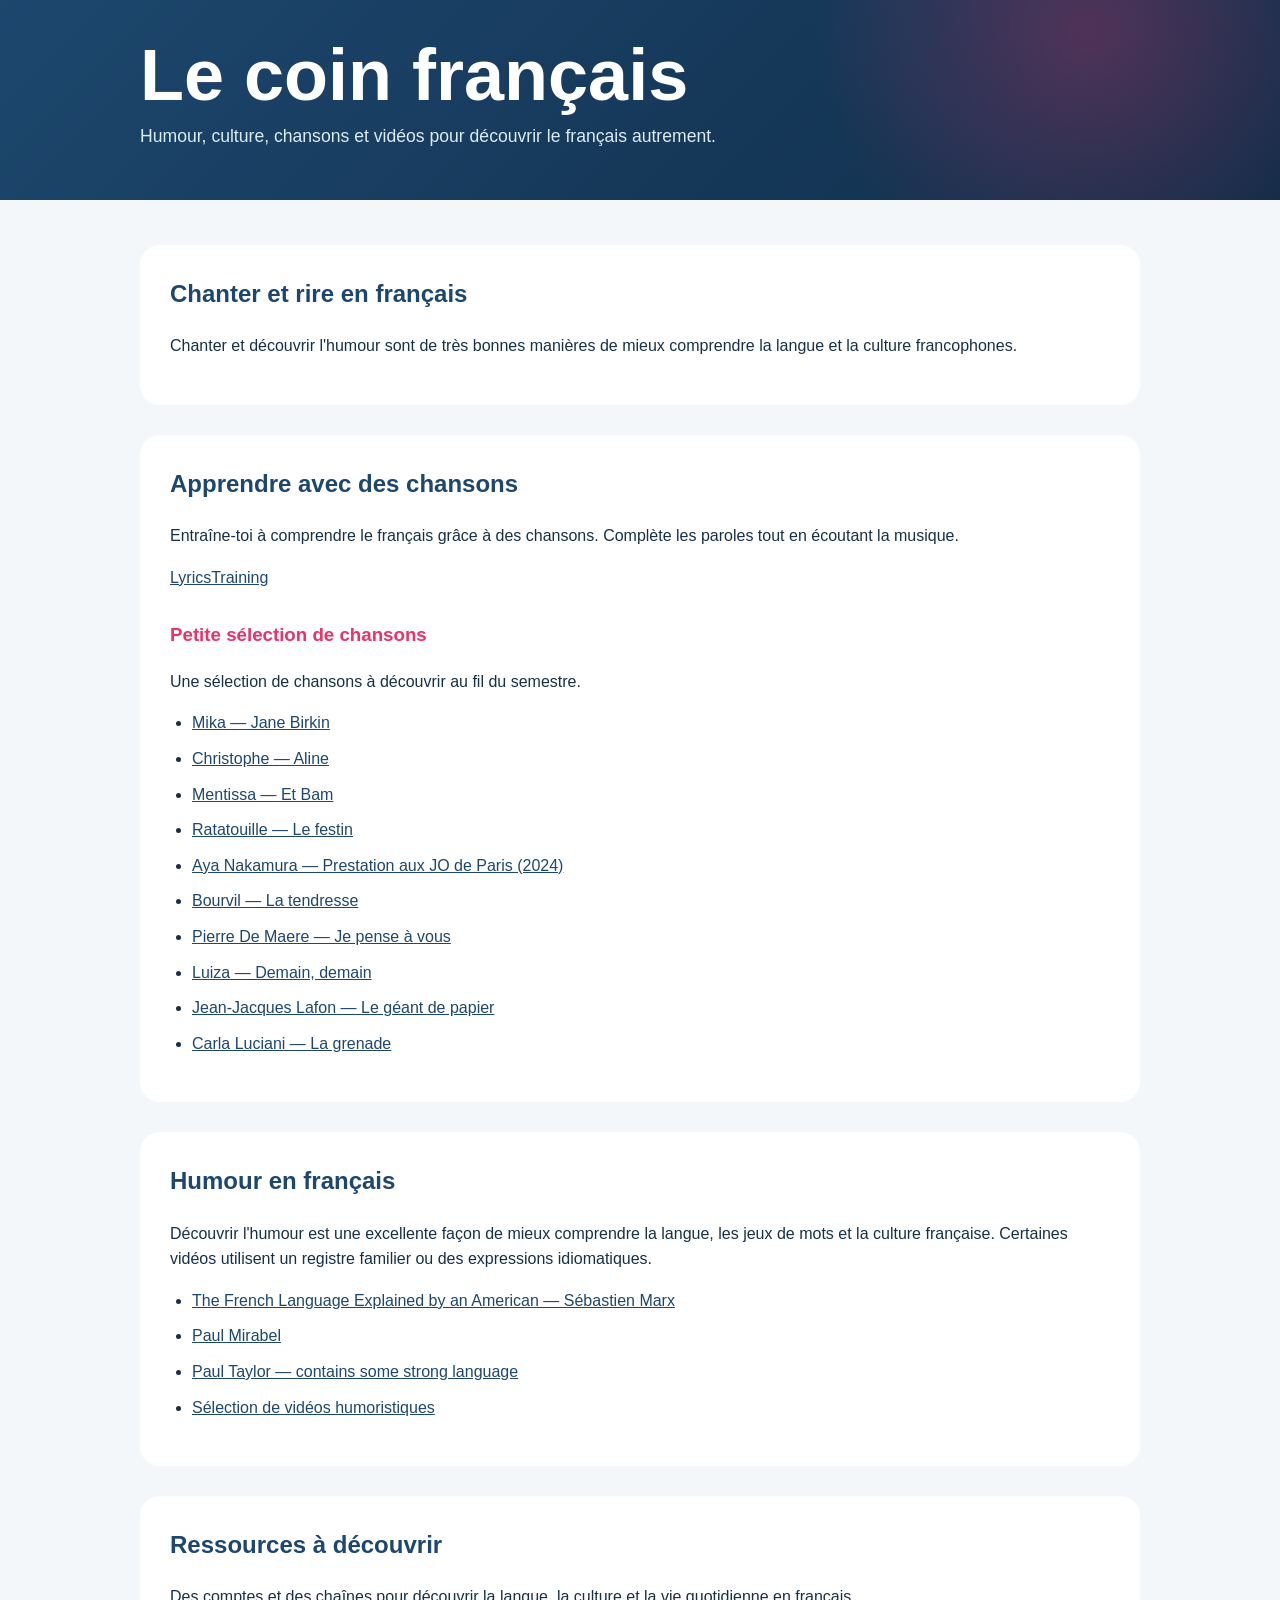
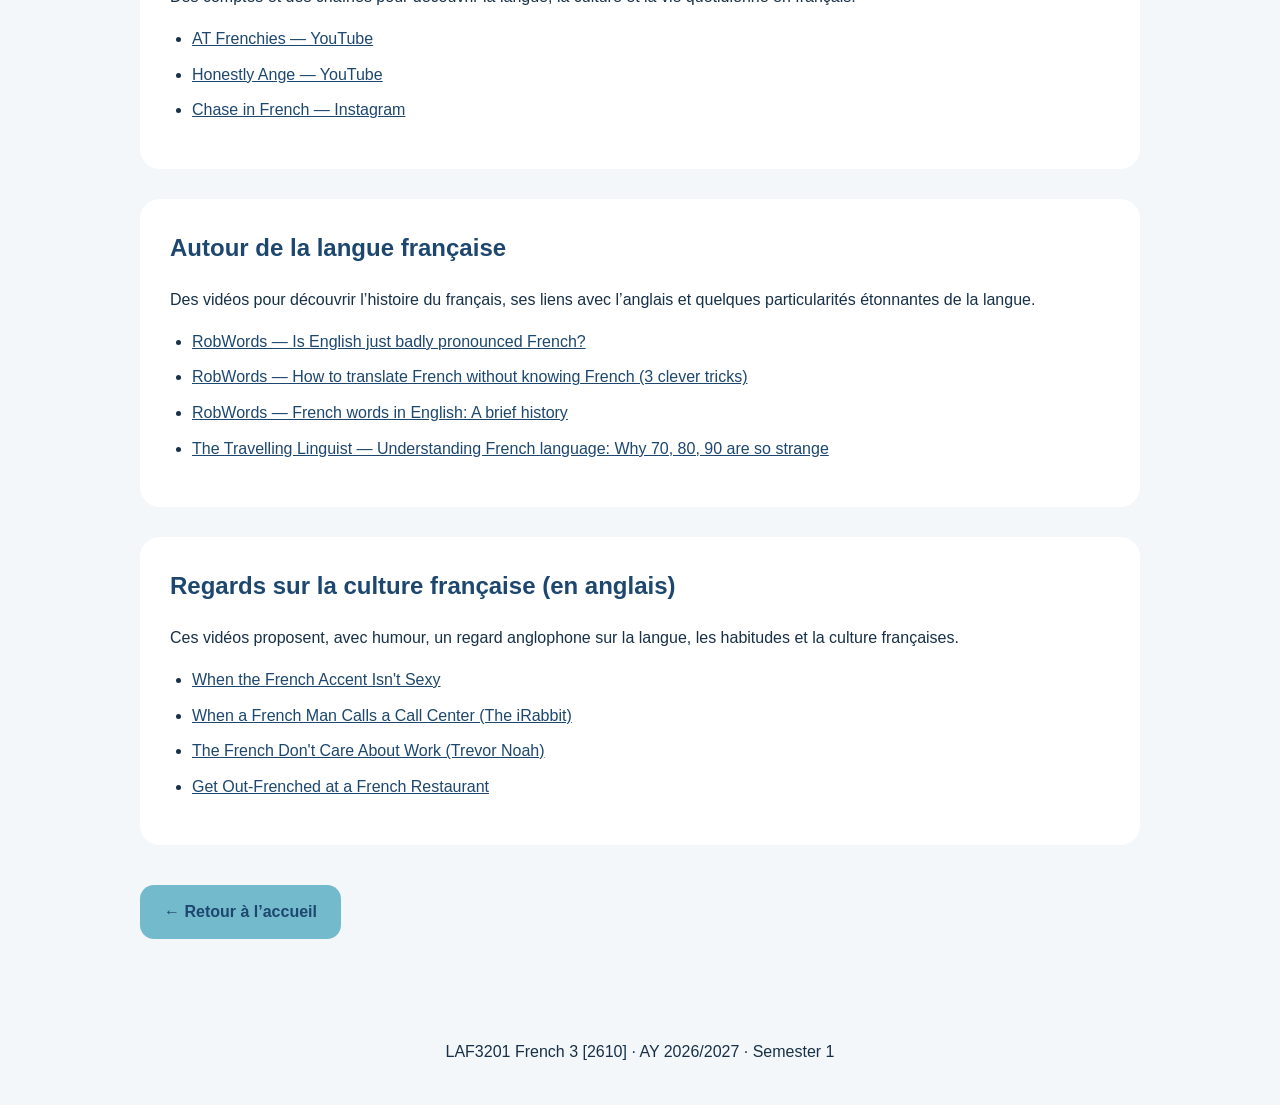
==== commit 133c4b02: "Fix formatting of artist name in HTML" ====
--- a/coin-francais.html
+++ b/coin-francais.html
@@ -299,7 +299,7 @@
             target="_blank"
             rel="noopener noreferrer"
           >
-             Jean-Jacques Lafon - Le géant de papier 
+             Jean-Jacques Lafon — Le géant de papier 
           </a>
         </li>        
 <li>
